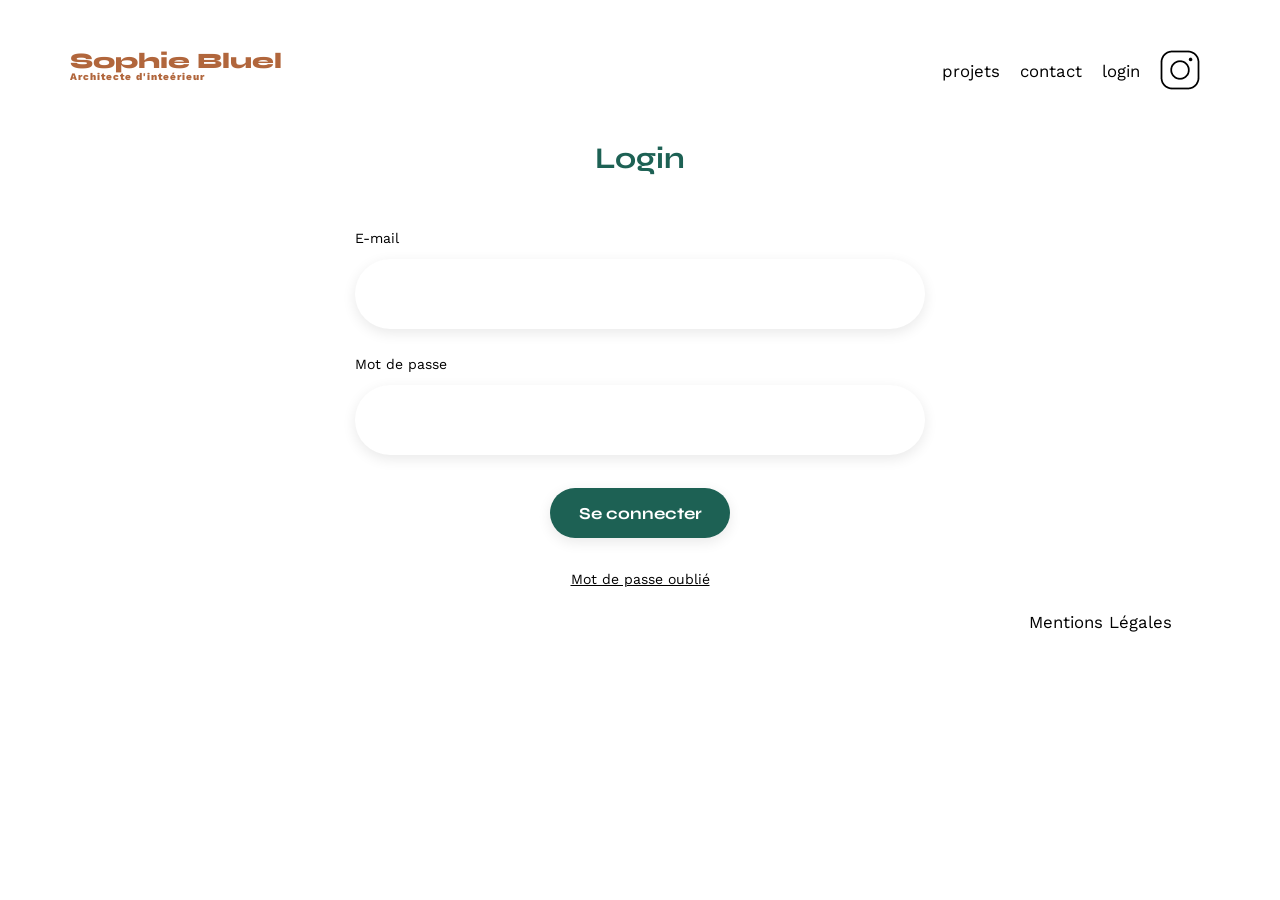
==== FrontEnd/login.html @ 82f6283b "Modification + création page login" ====
<!DOCTYPE html>
<html lang="fr">
<head>
	<meta charset="UTF-8">
	<title>Sophie Bluel - Architecte d'intérieur</title>
	<meta name="viewport" content="width=device-width, initial-scale=1.0">
	<link rel="preconnect" href="https://fonts.googleapis.com">
	<link rel="preconnect" href="https://fonts.gstatic.com" crossorigin>
	<link href="https://fonts.googleapis.com/css2?family=Syne:wght@700;800&family=Work+Sans&display=swap" rel="stylesheet">
	<meta name="description" content="">
	<link rel="stylesheet" href="./assets/style.css">
</head>
<body>
<header>
	<h1>Sophie Bluel <span>Architecte d'inteérieur</span></h1>
	<nav>
		<ul>
			<li>projets</li>
			<li>contact</li>
			<li>login</li>
			<li><img src="./assets/icons/instagram.png" alt="Instagram"></li>
		</ul>
	</nav>
</header>
<main>

	<section id="contact">
		<h2>Login</h2>
		<form action="#" method="post">
			<label for="email">E-mail</label>
			<input type="email" name="name" id="email">
			<label for="motdepasse">Mot de passe</label>
			<input type="password" name="motdepasse" id="motdepasse">
			<input type="submit" value="Se connecter">
		</form>
        <a href="#" class="mdp"> Mot de passe oublié</a>
	</section>
</main>

<footer>
	<nav>
		<ul>
			<li>Mentions Légales</li>
		</ul>
	</nav>
</footer>
</body>
</html>
---- FrontEnd/assets/style.css ----
/* http://meyerweb.com/eric/tools/css/reset/
   v2.0 | 20110126
   License: none (public domain)
*/

html, body, div, span, applet, object, iframe,
h1, h2, h3, h4, h5, h6, p, blockquote, pre,
a, abbr, acronym, address, big, cite, code,
del, dfn, em, img, ins, kbd, q, s, samp,
small, strike, strong, sub, sup, tt, var,
b, u, i, center,
dl, dt, dd, ol, ul, li,
fieldset, form, label, legend,
table, caption, tbody, tfoot, thead, tr, th, td,
article, aside, canvas, details, embed,
figure, figcaption, footer, header, hgroup,
menu, nav, output, ruby, section, summary,
time, mark, audio, video {
	margin: 0;
	padding: 0;
	border: 0;
	font-size: 100%;
	font: inherit;
	vertical-align: baseline;
}
/* HTML5 display-role reset for older browsers */
article, aside, details, figcaption, figure,
footer, header, hgroup, menu, nav, section {
	display: block;
}
body {
	line-height: 1;
}
ol, ul {
	list-style: none;
}
blockquote, q {
	quotes: none;
}
blockquote:before, blockquote:after,
q:before, q:after {
	content: '';
	content: none;
}
table {
	border-collapse: collapse;
	border-spacing: 0;
}
/** end reset css**/
body {
	max-width: 1140px;
	margin:auto;
	font-family: 'Work Sans' ;
	font-size: 14px;
}
header {
	display: flex;
	justify-content: space-between;
	margin: 50px 0
}
section {
	margin: 50px 0
}

h1{
	display: flex;
	flex-direction: column;
	font-family: 'Syne';
	font-size: 22px;
	font-weight: 800;
	color: #B1663C
}

h1 > span {
	font-family: 'Work Sans';
	font-size:10px;
	letter-spacing: 0.1em;
;
}

h2{
	font-family: 'Syne';
	font-weight: 700;
	font-size: 30px;
	color: #1D6154
}
nav ul {
	display: flex;
	align-items: center;
	list-style-type: none;

}
nav li {
	padding: 0 10px;
	font-size: 1.2em;
}

li:hover {
	color: #B1663C;
}
#introduction {
	display: flex;
	align-items: center;
}
#introduction figure {
	flex: 1
}
#introduction img {
	display: block;
	margin: auto;
	width: 80%;
}

#introduction article {
	flex: 1
}
#introduction h2 {
	margin-bottom: 1em;
}

#introduction p {
	margin-bottom: 0.5em;
}
#portfolio h2 {
	text-align: center;
	margin-bottom: 1em;
}

/* Filtres CSS */



#filtres {
	display: flex;
	justify-content: center;
	gap: 10px;
	margin-top: 50px;
	margin-bottom: 50px;
}


input {
	
	border: solid 1px #1D6154;
	display: inline-block;
	border-radius: 60px;
	padding: 10px 25px; 
	font-family: 'Syne';
	font-style: normal;
	font-weight: 700;
	font-size: 16px;
	line-height: 19px;
	text-align: center;
	color: #1D6154;
	background-color: white;
}


.test {
	background-color: #1D6154;
	color: white;
}

.gallery {
	width: 100%;
	display: grid;
	grid-template-columns: 1fr 1fr 1fr;
	grid-column-gap: 20px;
	grid-row-gap: 20px;
}

.gallery img {
	width: 100%;

}
#contact {
	width: 50%;
margin: auto;
}
#contact > * {
	text-align: center;

}
#contact h2{
	margin-bottom: 20px;
}
#contact form {
	text-align: left;
	margin-top:30px;
	display: flex;
	flex-direction: column;
}

#contact input {
	height: 50px;
	font-size: 1.2em;
	border: none;
	box-shadow: 0px 4px 14px rgba(0, 0, 0, 0.09);
}
#contact label {
	margin: 2em 0 1em 0;
}
#contact textarea {
	border: none;
	box-shadow: 0px 4px 14px rgba(0, 0, 0, 0.09);
}

input[type="submit"]{
	font-family: 'Syne';
	font-weight: 700;
	color: white;
	background-color: #1D6154;
	margin : 2em auto ;
	width: 180px;
	text-align: center;
	border-radius: 60px ;
}

footer nav ul {
	display: flex;
	justify-content: flex-end;
	margin: 2em
}

.mdp {
	display: flex;
	flex-direction: column;
	color: black;
	font-family: 'Work Sans';
}
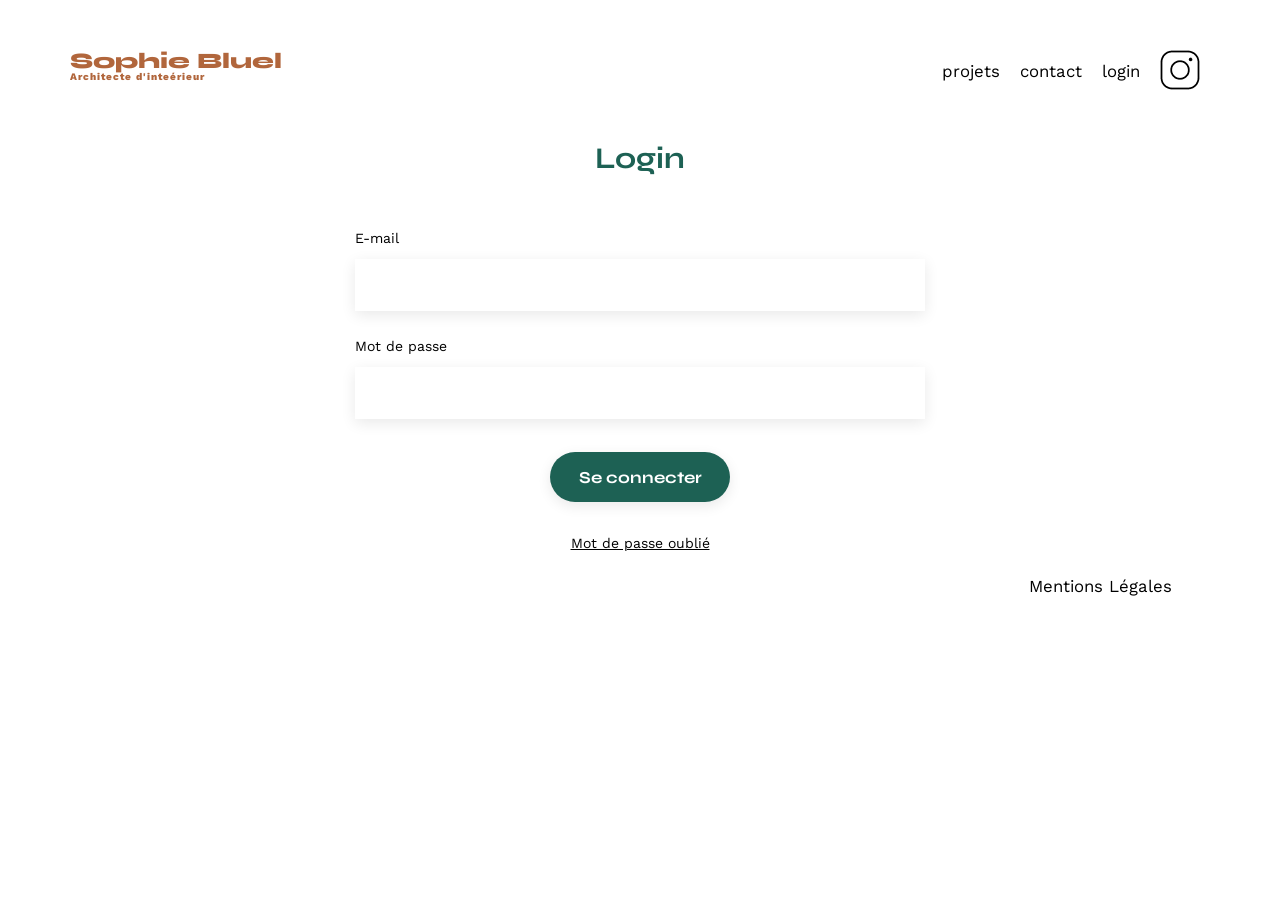
==== commit 2d4ebc5a: "réorganisation du css + création index.css et login.css + optimisation index.js" ====
--- a/FrontEnd/login.html
+++ b/FrontEnd/login.html
@@ -9,6 +9,7 @@
 	<link href="https://fonts.googleapis.com/css2?family=Syne:wght@700;800&family=Work+Sans&display=swap" rel="stylesheet">
 	<meta name="description" content="">
 	<link rel="stylesheet" href="./assets/style.css">
+	<link rel="stylesheet" href="./assets/CSS/login.css">
 </head>
 <body>
 <header>
@@ -44,5 +45,8 @@
 		</ul>
 	</nav>
 </footer>
+
+<script src="js/login.js"> 
+</script>
 </body>
 </html>
--- a/FrontEnd/assets/style.css
+++ b/FrontEnd/assets/style.css
@@ -126,40 +126,6 @@
 	margin-bottom: 1em;
 }
 
-/* Filtres CSS */
-
-
-
-#filtres {
-	display: flex;
-	justify-content: center;
-	gap: 10px;
-	margin-top: 50px;
-	margin-bottom: 50px;
-}
-
-
-input {
-	
-	border: solid 1px #1D6154;
-	display: inline-block;
-	border-radius: 60px;
-	padding: 10px 25px; 
-	font-family: 'Syne';
-	font-style: normal;
-	font-weight: 700;
-	font-size: 16px;
-	line-height: 19px;
-	text-align: center;
-	color: #1D6154;
-	background-color: white;
-}
-
-
-.test {
-	background-color: #1D6154;
-	color: white;
-}
 
 .gallery {
 	width: 100%;
@@ -222,10 +188,4 @@
 	margin: 2em
 }
 
-.mdp {
-	display: flex;
-	flex-direction: column;
-	color: black;
-	font-family: 'Work Sans';
-}
 
--- a/FrontEnd/assets/CSS/login.css
+++ b/FrontEnd/assets/CSS/login.css
@@ -0,0 +1,6 @@
+.mdp {
+	display: flex;
+	flex-direction: column;
+	color: black;
+	font-family: 'Work Sans';
+}
